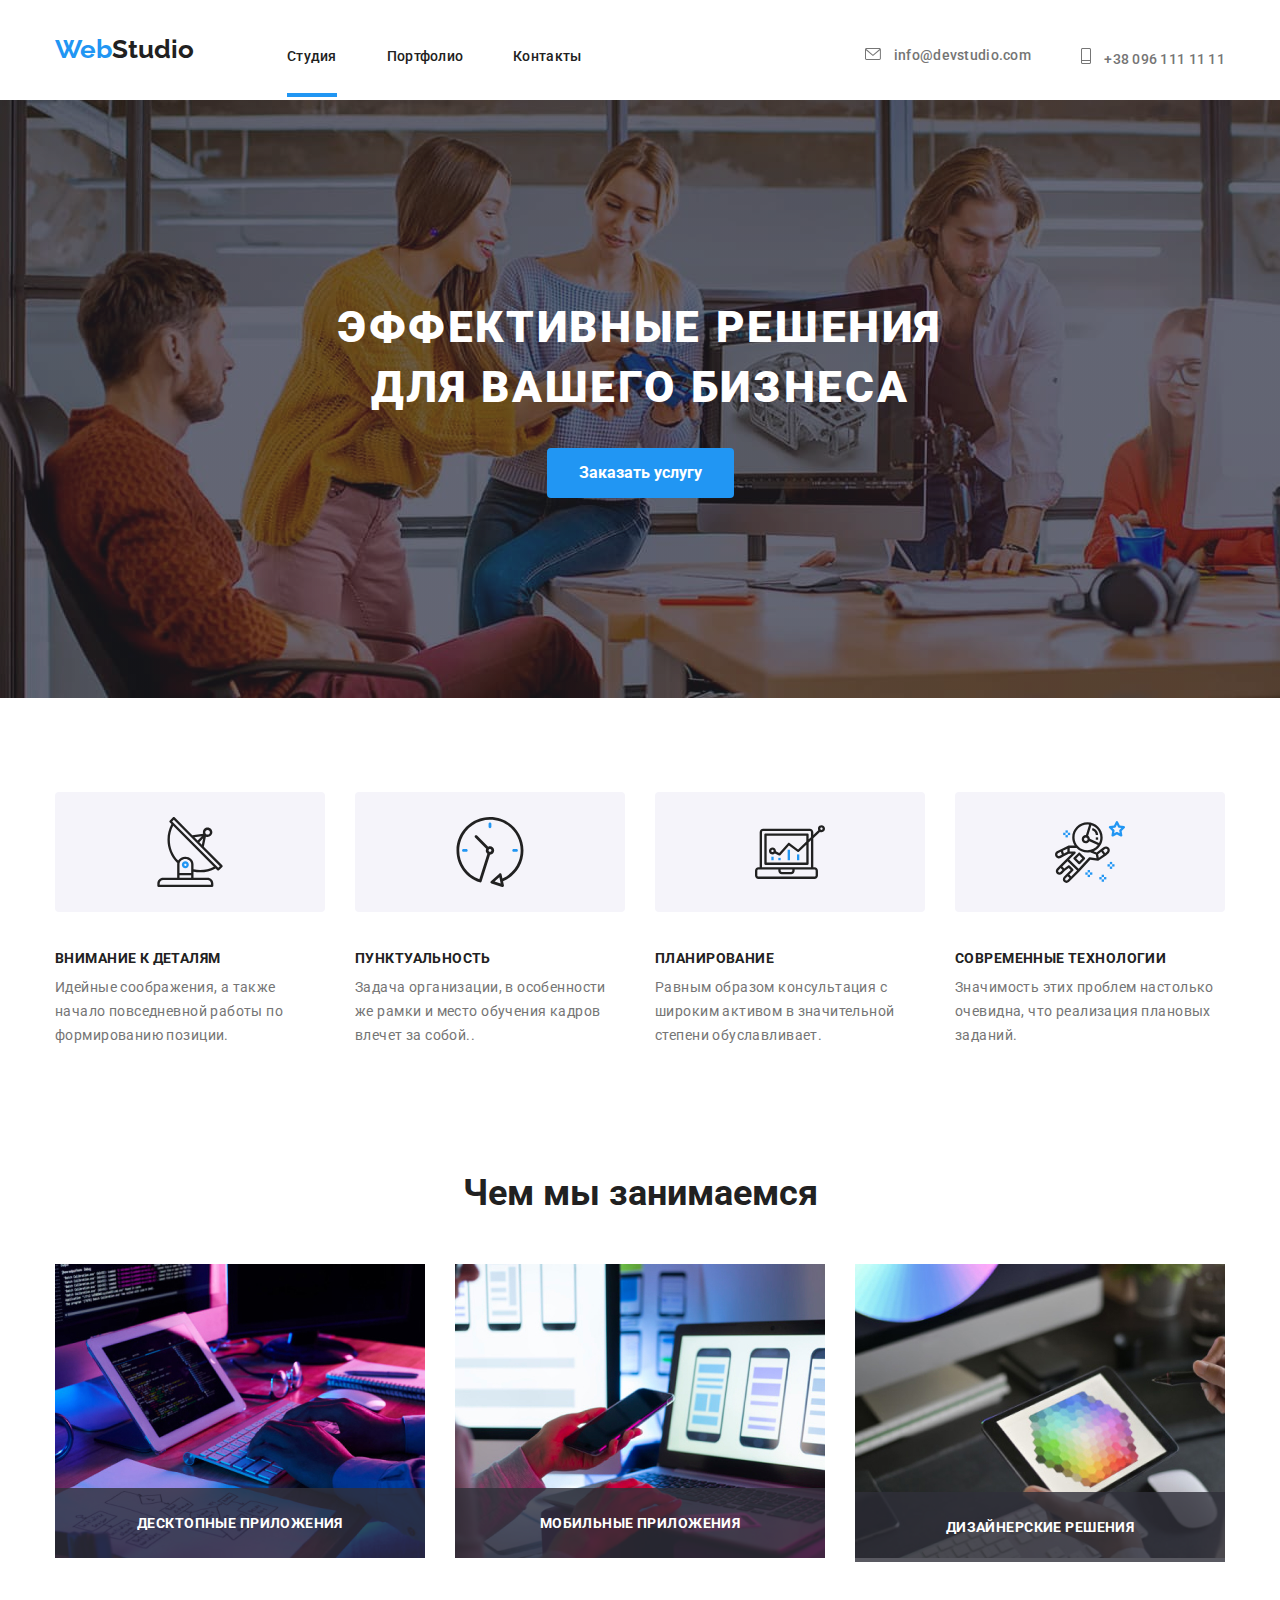
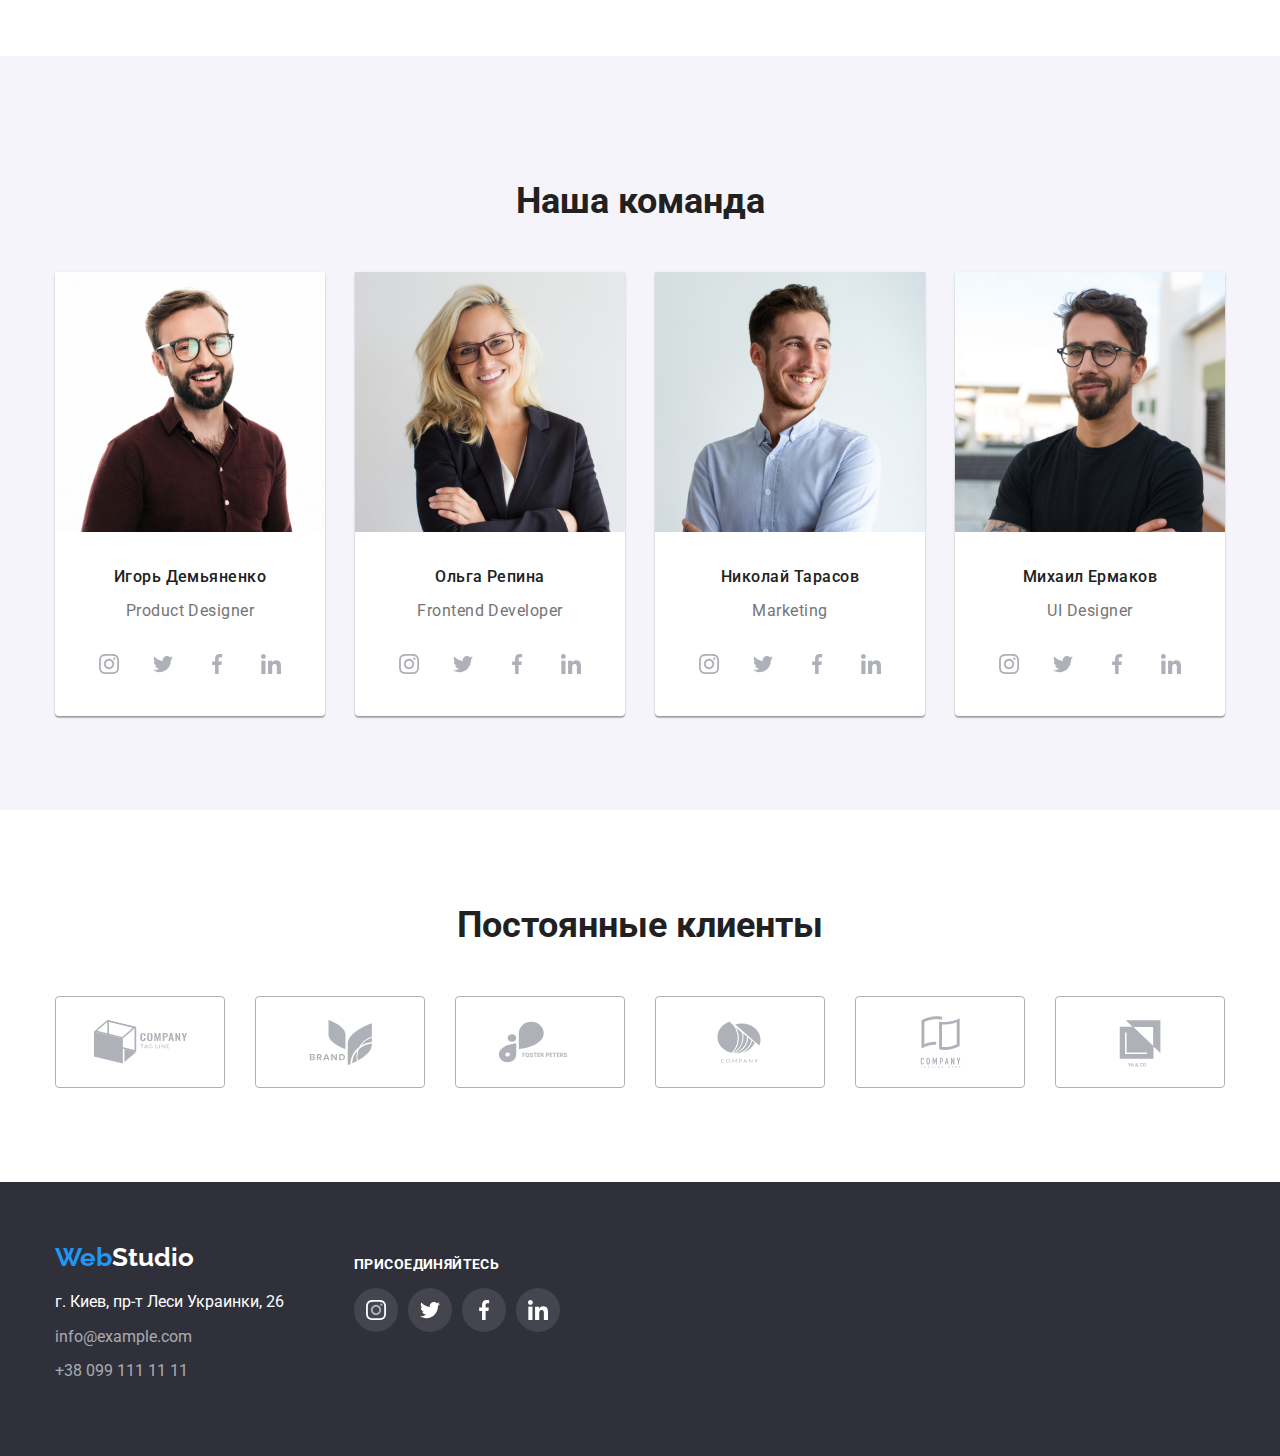
==== index.html @ 3872b048 "first-commit" ====
<!DOCTYPE html>
<html lang="ru">
<head>
    <meta charset="UTF-8">
    <meta http-equiv="X-UA-Compatible" content="IE=edge">
    <meta name="viewport" content="width=, initial-scale=1.0">
    <title>Document</title>
    <link rel="preconnect" href="https://fonts.googleapis.com">
    <link rel="preconnect" href="https://fonts.gstatic.com" crossorigin>
    <link rel="preconnect" href="https://fonts.googleapis.com">
    <link rel="preconnect" href="https://fonts.gstatic.com" crossorigin>
    <link href="https://fonts.googleapis.com/css2?family=Raleway:wght@700&family=Roboto:wght@400;500;700;900&display=swap"
        rel="stylesheet"
        >
    <!-- Подключаем нормализатор стилей -->
    <link rel="stylesheet" href="https://cdnjs.cloudflare.com/ajax/libs/modern-normalize/1.0.0/modern-normalize.min.css" />
    <!-- Мои стили -->
    <link rel="stylesheet" href="./css/styles.css">
</head>
<body class="fixed-body">
    <div class="overlay is-hidden" data-modal>
        <div class="window">
            <button class="modal-button" data-modal-close>
                <!-- <img src="./images/vector.svg" alt="" class="close"> -->
            </button>
        </div>
    </div>
<header class="fixed-header">     
    <div class ="container header-block">
    <nav class="site-nav">
      <a href="./index.html" class="logo-top"><span class="logocolor">Web</span>Studio</a>  

      <ul class="list navigation">
          <li class="nav-item"><a href="./index.html" class="link navi-links nav-underline">Студия</a></li>
          <li class="nav-item"><a href="./portfolio.html" class="link navi-links">Портфолио</a></li>
          <li class="nav-item"><a href="" class="link navi-links">Контакты</a></li>
      </ul>
</nav>

      <ul class="contacts list">
          <li class="contact-item">
              <a href="mailto:info@devstudio.com" class="link navi-links"> 
                <svg class="header-enve">
                    <use href="./images/sprint.svg#icon-envelope">
                    </use>
                </svg>
                info@devstudio.com
              </a>
        </li>
          <li class="contact-item">
              <a href="tel:+380961111111" class="link navi-links">
                <svg class="header-phone">
                    <use href="./images/sprint.svg#icon-phone">
                    </use>
                </svg>
                +38 096 111 11 11
              </a>
        </li>
      </ul>
    </div>


</header>

<main>
    <!-- приветствие -->
    <section class="hero">
        <div class="container">
            <h1>Эффективные решения для вашего бизнеса</h1>
        <button class="mainbutton" data-modal-open>Заказать услугу</button>
        </div>
    </section>

    <!-- Секция 1 - сильные стороны -->
    <section class="features">
        <div class="container">
            <ul class="list features-list">
            <li class="features-item">
                    <svg class="svg-box">
                        <use href="./images/sprint.svg#icon-antenna">
                        </use>
                    </svg>
                <h3 class="description">Внимание к деталям</h3>
                <p class="features-description">Идейные соображения, а также начало повседневной работы по формированию позиции.</p>
            </li>
            <li class="features-item">
                <svg class="svg-box">
                    <use href="./images/sprint.svg#icon-clock">
                    </use>
                </svg>
                <h3 class="description">Пунктуальность</h3>
                <p class="features-description">Задача организации, в особенности же рамки и место обучения кадров влечет за собой..</p>
            </li>
            <li class="features-item">
                <svg class="svg-box">
                    <use href="./images/sprint.svg#icon-diagram">
                    </use>
                </svg>
                <h3 class="description">Планирование</h3>
                <p class="features-description">Равным образом консультация с широким активом в значительной степени обуславливает.</p>
            </li>
            <li class="features-item">
                <svg class="svg-box">
                    <use href="./images/sprint.svg#icon-astronaut">
                    </use>
                </svg>
                <h3 class="description">Современные технологии</h3>
                <p class="features-description">Значимость этих проблем настолько очевидна, что реализация плановых заданий.</p>
            </li>
        </ul>
        </div>

    </section>

    <!-- Секция 2 чем занимаются -->
    <section class="portfolio">
        <div class="container">
        <h2>Чем мы занимаемся</h2>

        <ul class="list ourtask">
            <li class="tasks-items"><a href=""><img src="./images/typing.jpg" alt="печатает на клавиатуре">
                <div class="tasks-footer">
                    <p class="tasks-description">Десктопные приложения</p>
                </div>
            </a></li>
            <li class="tasks-items"><a href=""><img src="./images/phones.jpg" alt="ноутбук и телефон" >
                <div class="tasks-footer">
                    <p class="tasks-description">Мобильные приложения</p>
                </div>
                </a></li>
            </a></li>
            <li class="tasks-items"><a href=""><img src="./images/colours.jpg" alt="палитра на планшете" >
                <div class="tasks-footer">
                    <p class="tasks-description">Дизайнерские решения</p>
                </div>
                </a></li>
            </a></li>
        </ul>
        </div>
    </section>

    <!-- Секция 3 - команда -->
    <section class="team">
        <div class="container">
        <h2>Наша команда</h2>

        <ul class="list photo-list ">
            <li class="photo-item">
                <img src="./images/Igor.jpg" alt="Игорь Демьяненко" class="picture">
                    <p class="name">Игорь Демьяненко</p>
                    <p class="job">Product Designer</p>
                        <ul class="smm-list">
                            <li class="list smm-item">
                                <a href="">
                                    <div class="smm-box">
                                        <svg class="smm-icon">
                                        <use href="./images/sprint.svg#icon-instagram">
                                        </use>
                                        </svg>
                                    </div>
                                </a>
                            </li>
                            <li class="list smm-item">
                                <a href="">
                                    <div class="smm-box">
                                        <svg class="smm-icon">
                                            <use href="./images/sprint.svg#icon-twitter">
                                            </use>
                                        </svg>
                                    </div>
                                </a>
                            </li>
                            <li class="list smm-item">
                                <a href="">
                                    <div class="smm-box">
                                        <svg class="smm-icon">
                                            <use href="./images/sprint.svg#icon-facebook">
                                            </use>
                                        </svg>
                                    </div>
                                </a>
                            </li>
                            <li class="list smm-item">
                                <a href="">
                                    <div class="smm-box">
                                        <svg class="smm-icon">
                                            <use href="./images/sprint.svg#icon-linkedin">
                                            </use>
                                        </svg>
                                    </div>
                                </a>
                            </li>
                        </ul>
            </li>
            <li class="photo-item">
                <img src="./images/Olga.jpg" alt="Ольга Репина" class="picture"">
                    <p class="name">Ольга Репина</p>
                    <p class="job">Frontend Developer</p>
                    <ul class="smm-list">
                        <li class="list smm-item">
                            <a href="">
                                <div class="smm-box">
                                    <svg class="smm-icon">
                                        <use href="./images/sprint.svg#icon-instagram">
                                        </use>
                                    </svg>
                                </div>
                            </a>
                        </li>
                        <li class="list smm-item">
                            <a href="">
                                <div class="smm-box">
                                    <svg class="smm-icon">
                                        <use href="./images/sprint.svg#icon-twitter">
                                        </use>
                                    </svg>
                                </div>
                            </a>
                        </li>
                        <li class="list smm-item">
                            <a href="">
                                <div class="smm-box">
                                    <svg class="smm-icon">
                                        <use href="./images/sprint.svg#icon-facebook">
                                        </use>
                                    </svg>
                                </div>
                            </a>
                        </li>
                        <li class="list smm-item">
                            <a href="">
                                <div class="smm-box">
                                    <svg class="smm-icon">
                                        <use href="./images/sprint.svg#icon-linkedin">
                                        </use>
                                    </svg>
                                </div>
                            </a>
                        </li>
                    </ul>
            </li>
            <li class="photo-item">
               <img src="./images/Nikolai.jpg" alt="Игорь Демьяненко" class="picture"">
                    <p class="name">Николай Тарасов</p>
                    <p class="job">Marketing</p>
                    <ul class="smm-list">
                        <li class="list smm-item">
                            <a href="">
                                <div class="smm-box">
                                    <svg class="smm-icon">
                                        <use href="./images/sprint.svg#icon-instagram">
                                        </use>
                                    </svg>
                                </div>
                            </a>
                        </li>
                        <li class="list smm-item">
                            <a href="">
                                <div class="smm-box">
                                    <svg class="smm-icon">
                                        <use href="./images/sprint.svg#icon-twitter">
                                        </use>
                                    </svg>
                                </div>
                            </a>
                        </li>
                        <li class="list smm-item">
                            <a href="">
                                <div class="smm-box">
                                    <svg class="smm-icon">
                                        <use href="./images/sprint.svg#icon-facebook">
                                        </use>
                                    </svg>
                                </div>
                            </a>
                        </li>
                        <li class="list smm-item">
                            <a href="">
                                <div class="smm-box">
                                    <svg class="smm-icon">
                                        <use href="./images/sprint.svg#icon-linkedin">
                                        </use>
                                    </svg>
                                </div>
                            </a>
                        </li>
                    </ul>
            </li>
            <li class="photo-item">
                <img src="./images/Mikhail.jpg" alt="Игорь Демьяненко" class="picture"">
                    <p class="name">Михаил Ермаков</p>
                    <p class="job">UI Designer</p>
                    <ul class="smm-list">
                        <li class="list smm-item">
                            <a href="">
                                <div class="smm-box">
                                    <svg class="smm-icon">
                                        <use href="./images/sprint.svg#icon-instagram">
                                        </use>
                                    </svg>
                                </div>
                            </a>
                        </li>
                        <li class="list smm-item">
                            <a href="">
                                <div class="smm-box">
                                    <svg class="smm-icon">
                                        <use href="./images/sprint.svg#icon-twitter">
                                        </use>
                                    </svg>
                                </div>
                            </a>
                        </li>
                        <li class="list smm-item">
                            <a href="">
                                <div class="smm-box">
                                    <svg class="smm-icon">
                                        <use href="./images/sprint.svg#icon-facebook">
                                        </use>
                                    </svg>
                                </div>
                            </a>
                        </li>
                        <li class="list smm-item">
                            <a href="">
                                <div class="smm-box">
                                    <svg class="smm-icon">
                                        <use href="./images/sprint.svg#icon-linkedin">
                                        </use>
                                    </svg>
                                </div>
                            </a>
                        </li>
                    </ul>
            </li>

        </ul>
        </div>
    </section>

    <section class="clients">
        <div class="container">
                <h2 class="nomargin">Постоянные клиенты</h2>
            <ul class="list display-flex nomargin client-block">
                <li class="client-list">
                <div class="client-box">
                    <svg class="client-svg">
                        <use href="./images/sprint.svg#icon-cone">
                        </use>
                    </svg>
                </div>
                </li>
                <li class="client-list">
                    <div class="client-box">
                        <svg class="client-svg">
                            <use href="./images/sprint.svg#icon-ctwo">
                            </use>
                        </svg>
                    </div>
                </li>
                <li class="client-list">
                    <div class="client-box">
                        <svg class="client-svg">
                            <use href="./images/sprint.svg#icon-cthree">
                            </use>
                        </svg>
                    </div>
                </li>
                <li class="client-list">
                    <div class="client-box">
                        <svg class="client-svg">
                            <use href="./images/sprint.svg#icon-cfour">
                            </use>
                        </svg>
                    </div>
                </li>
                <li class="client-list">
                    <div class="client-box">
                        <svg class="client-svg">
                            <use href="./images/sprint.svg#icon-cfive">
                            </use>
                        </svg>
                    </div>
                </li class="client-list">
                <li>
                    <div class="client-box">
                        <svg class="client-svg">
                            <use href="./images/sprint.svg#icon-csix">
                            </use>
                        </svg>
                    </div>
                </li>


            </ul>
        </div>
        </section>
</main>

<footer class="bottom">
    <div class="container display-flex">
    <div class="bottom-adress ">
    <a href="./index.html" class="link logowhite"><span style="color:#2196f3">Web</span>Studio</a>

    <address>
        <p class="real-adress">г. Киев, пр-т Леси Украинки, 26 </p>
            <p class="link didgit-adress">info@example.com</a> </p>
            <p class="link didgit-adress">+38 099 111 11 11</p>
    </address>
    </div>


    <div >
        <h3 class="bottom-block">Присоединяйтесь</h3>
        <ul class="smm-list-bottom">
            <li class="list smm-item">
                <a href="">
                    <div class="smm-box-bottom">
                        <svg class="smm-icon-bottom">
                            <use href="./images/sprint.svg#icon-instagram">
                            </use>
                        </svg>
                    </div>
                </a>
            </li>
            <li class="list smm-item">
                <a href="">
                    <div class="smm-box-bottom">
                        <svg class="smm-icon-bottom">
                            <use href="./images/sprint.svg#icon-twitter">
                            </use>
                        </svg>
                    </div>
                </a>
            </li>
            <li class="list smm-item">
                <a href="">
                    <div class="smm-box-bottom">
                        <svg class="smm-icon-bottom">
                            <use href="./images/sprint.svg#icon-facebook">
                            </use>
                        </svg>
                    </div>
                </a>
            </li>
            <li class="list smm-item">
                <a href="">
                    <div class="smm-box-bottom">
                        <svg class="smm-icon-bottom">
                            <use href="./images/sprint.svg#icon-linkedin">
                            </use>
                        </svg>
                    </div>
                </a>
            </li>
        </ul>




    </div>
</div>
</footer>


<script src="./js/modal.js"></script>
</body>
</html>
---- css/styles.css ----
/* General */
:root {
  --primary-color: #ffffff;
  --secondary-color: #f5f4fa;
  --primary-text-color: #757575;
  --secondaty-text-color: #212121;
  --mark-color: #2196f3;
  --hero-color: #2f303a;
  --hero-bg-color:#C4C4C4;
  --smm-icon:#AFB1B8;

}

body {
  font-family: Roboto, sans-serif;
  background-color: var(--primary-color);
  color: var(--primary-text-color);
}

h1,
h2,
h3,
h4,
h5,
h6,
p,
ul,{
  margin-top: 0px;
  margin-bottom: 0px;
}

ul {
  padding-left: 0px;
  margin-bottom: 0px;
}

h1 {
  font-weight: 900;
  font-size: 44px;
  line-height: 1.36;
  text-align: center;
  letter-spacing: 0.06em;
  text-transform: uppercase;
  color: var(--primary-color);
  display: block;
  margin: auto;
  width: 696px;
  mar
}

h2 {
  color: var(--secondaty-text-color);
  font-weight: 700;
  font-size: 36px;
  line-height: 1.17;
  text-align: center;
}

h3 {
  color: var(--secondaty-text-color);
  font-weight: 700;
  font-size: 14px;
  line-height: 16px;
  letter-spacing: 0.03em;
}

.container {
  width: 1200px;
  margin-left: auto;
  margin-right: auto;
  padding-left: 15px;
  padding-right: 15px;
}

.link,
.logo-top {
  text-decoration: none;
}

.list {
  list-style: none;
}

/* Header */
.header-block {
  display: flex;
  align-items: center;
}

.overlay {
  position: fixed;
  width: 100%;
  height: 100%;
  background-color: rgba(0, 0, 0, 0.2);
  z-index: 2;
}

.window {
  position: absolute;
  width: 528px;
  height: 581px;
  background-color: #ffffff;
  bottom: 50%;
  right: 50%;
  transform: translate(50%, 50%);

  box-shadow: 0px 1px 3px rgba(0, 0, 0, 0.12),
  0px 1px 1px rgba(0, 0, 0, 0.14),
  0px 2px 1px rgba(0, 0, 0, 0.2);
  border-radius: 4px;
}

/* .close {
  position: absolute;
  right: 8px;
  top: 8px;
  width: 30px;
  height: 30px;
  background: #FFFFFF;
  border: 1px solid rgba(0, 0, 0, 0.1);
  border-radius: 50%;
}

.close:before,
.close:after {  
  position: absolute;
  left: 12px;
  top: 4px;
  content: ' ';
  height: 15px;
  width: 2px;
  background-color: rgba(0, 0, 0, 0.1);
}

.close:before {
  transform: rotate(45deg);
}

.close:after {
  transform: rotate(-45deg);
} */

.is-hidden {
  opacity: 0;
  pointer-events: none;
}
.modal-button{
  border: none;
  border: 1px solid rgba(0, 0, 0, 0.1);
  padding: 0;
  background-color:#ffffff;
  border-radius: 50%;
  width: 30px;
  height: 30px;
  position: absolute;
  top: 0px;
  right: 0px;;
}


.modal-button::after{
  content: '';
  display: block;
  height: 25px;
  width: 25px;
  background-image: url('../images/vector.svg');
  background-repeat: no-repeat;
  background-position: center;
  background-size: 11px;
  
  
}

.fixed-header{
  position: fixed;
  width: 100%;
  min-height: 98px;
  top: 0px;
  background-color: var(--primary-color);
  z-index: 1;
}

.fixed-body{
  padding-top: 98px;
}

.site-nav {
  display: flex;
  align-items: center;
}

.logo-top {
  font-family: Raleway;
  color: var(--secondaty-text-color);
  font-weight: 700;
  font-size: 26px;
  line-height: 1.2;

  display: inline-block;
}

.logocolor {
  color: var(--mark-color);
}

.site-nav .list,
.contacts .link {
  font-weight: 500;
  font-size: 14px;
  line-height: 1.14;
  letter-spacing: 0.02em;
}

.navigation {
  display: flex;
  padding: 0px;
}

.nav-item:not(:last-child) {
  margin-right: 50px;
}

.nav-item{
  position: relative;
}

.contacts {
  display: flex;
  margin-left: auto;
}

.logo-top {
  margin-right: 93px;
}

.site-nav .link {
  color: var(--secondaty-text-color);

transition: color 250ms cubic-bezier(0.4, 0, 0.2, 1);
}

.site-nav .link:hover {
  color: var(--mark-color);

}

.contacts .link {
  color: var(--primary-text-color);

  transition: color 250ms cubic-bezier(0.4, 0, 0.2, 1);
}

.contact-item:not(:last-child) {
  /* .contacts .link:not (:last-child) { */
  margin-right: 50px;
}

.contacts .link:hover{  
  color: var(--mark-color);
}

.contacts .link:hover .header-enve,
.contacts .link:hover .header-phone {
  fill: var(--mark-color);

}

/* footer */

.bottom {
  background-color: #2f303a;
  color: #ffffff;
  padding-top: 60px;
  padding-bottom: 60px;
}

.bottom .link {
  color: rgba(255, 255, 255, 0.6);
}

.bottom .logowhite {
  font-family: Raleway;
  color: var(--primary-color);
  font-weight: 700;
  font-size: 26px;
  line-height: 1.2;
}

address {
  color: #ffffff;
  font-style: normal;
}

/* idex.html */
.features-list {
  display: flex;
  padding: 0px;
  margin-bottom: 0px;
  margin-top: 0px;
}

.features-item:not(:last-child) {
  margin-right: 30px;
}

.features-item {
width: 270px;
 }

.description {
  text-transform: uppercase;
  margin-top: 30px;
  margin-bottom: 10px;
}

.mainbutton {
  background: var(--mark-color);
  color: #ffffff;
  border: none;
  font-size: 16px;
  line-height: 1.9;
  font-family: Roboto, sans-serif;
  font-weight: 700;

  margin-top: 30px;
  padding: 10px 32px;
  border-radius: 4px;
}

.hero {
  background-color: var(--hero-bg-color);
  text-align: center;
  padding-top: 200px;
  padding-bottom: 200px;
  background-image: 
  linear-gradient(to right, rgba(47, 48, 58, 0.4), rgba(47, 48, 58, 0.4)
  ),
  url('../images/background.jpg');
  background-size:cover;
}

.features .list {
  font-weight: 400;
  font-size: 14px;
  line-height: 1.71;
  letter-spacing: 0.03em;
}

.features {
  padding-top: 94px;
}

.job {
  display: block;
  color: var(--primary-text-color);
  font-weight: 400;
  font-size: 16px;
  line-height: 1.9;
  text-align: center;
  letter-spacing: 0.03em;
  margin-top: 10px;
}

.name {
  display: block;
  color: var(--secondaty-text-color);
  font-weight: 500;
  font-size: 16px;
  line-height: 1.19;
  text-align: center;
  letter-spacing: 0.03em;
  margin-top: 30px;
  margin-bottom: 0px;
}

.portfolio {
  padding-top: 94px;
  padding-bottom: 94px;
}

.ourtask {
  margin: 0px;
  padding: 0px;
  display: flex;
  margin-top: 50px;
}

.tasks-items:not(:last-child) {
  margin-right: 30px;
  height: 294px;
}

.tasks-items{
  position: relative;
}

.photo-list {
  display: flex;
  margin-bottom: 0px;
  padding: 0px;
  margin-top: 50px;
  
}

.team {
  padding-top: 94px;
  padding-bottom: 94px;
  background-color: var(--secondary-color);
}

.photo-item {
  background-color: var(--primary-color);
  border-radius: 0px 0px 4px 4px;
  padding-bottom: 30px;
  box-shadow: 0px 1px 3px rgba(0, 0, 0, 0.12), 0px 1px 1px rgba(0, 0, 0, 0.14), 0px 2px 1px rgba(0, 0, 0, 0.2);
}

.photo-item:not(:last-child) {
  margin-right: 30px;
}

.real-adress {
  display: block;
  margin-top: 20px;
}

.didgit-adress {
  display: block;
  margin-top: 9px;
}

/* portfolio */
.webtype {
  font-weight: 400;
  font-size: 16px;
  line-height: 1.9;
  letter-spacing: 0.03em;
  color: var(--primary-text-color);
}

.secondbutton {
  background: var(--secondary-color);
  color: var(--secondaty-text-color);
  border: none;
  font-size: 16px;
  line-height: 1.6;
  font-weight: 500;
  text-align: center;
  letter-spacing: 0.03em;
  font-family: Roboto, sans-serif;
  border-radius: 4px;
  padding: 6px 22px;
  margin-right: 8px;

  transition: background-color 250ms cubic-bezier(0.4, 0, 0.2, 1), color 250ms cubic-bezier(0.4, 0, 0.2, 1);
}

.secondbutton:hover {
  background-color: var(--mark-color);
  color: var(--primary-color);
  cursor: pointer;
}

.examples {
  padding-top: 100px;
  border-top: var(--secondary-color) 2px solid;
  margin-top: 0px;
}

.filter {
  text-align: center;
}

.portfolio-list {
  display: flex;
  flex-wrap: wrap;
  margin-top: 50px;
  padding: 0px;
  padding-bottom: 94px;
}

.portfolio-item {
  margin-bottom: 30px;
  margin-right: 30px;
  position: relative;
  /* border: 1px solid #eeeeee; */

  transition: box-shadow 250ms cubic-bezier(0.4, 0, 0.2, 1);
}
.portfolio-item:nth-child(3n) {
  margin-right: 0px;
}

.portfolio-item:nth-last-child(-n + 3) {
  margin-bottom: 0px;
}

.portfolio-item:hover{
  box-shadow: 0px 1px 1px rgba(0, 0, 0, 0.12),
  0px 4px 4px rgba(0, 0, 0, 0.06),
  1px 4px 6px rgba(0, 0, 0, 0.16);
}

.website {
  font-weight: 700;
  font-size: 18px;
  line-height: 2;
  letter-spacing: 0.06em;
  color: var(--secondaty-text-color);
  padding-top: 20px;
}

.webtype {
  display: block;
  margin-top: 4px;
}

.navi-links {
  display: block;
  padding-top: 32px;
  padding-bottom: 32px;
}


.picture{
  width: 270px;
}

.display-block {
  display: block
}

.portfolio-image{
  width: 368px;
}

.site-footer{
  padding-left: 24px;
  padding-bottom: 20px;
}

.features-description{
  margin-top: 0px;
  margin-bottom: 0px;
}

.svg-box{
  background-color: var(--secondary-color);
  border-radius: 4px;
  height: 120px;
  width: 270px;
  padding: 25px;
}

.smm-box {
  display: flex;
  width: 44px;
  height: 44px;
  padding: 12px;
  border-radius: 50%;

  transition: background-color 250ms cubic-bezier(0.4, 0, 0.2, 1);
}

.smm-icon{
  width: 20px;
  height: 20px;
  fill: var(--smm-icon);

  transition: fill 250ms cubic-bezier(0.4, 0, 0.2, 1); 
}

.smm-box:hover .smm-icon{
  fill:var(--primary-color);
  cursor: pointer;
}

.smm-box:hover{
  background-color: var(--mark-color);
}

.smm-list{
  display: flex;
  padding-left: 32px;
}

.smm-item:not(:last-child) {
  margin-right: 10px;
}


.clients {
  padding-top: 94px;
  padding-bottom: 94px;
}

.nomargin{
  margin-top: 0px;
  margin-bottom: 0px;
}


.client-box{
  width: 170px;
  height: 92px;
  padding-top: 16px;
  padding-left: 32px;
  border: var(--smm-icon) 1px solid;
  border-radius: 4px;
  fill: var(--smm-icon);

  transition: fill 250ms cubic-bezier(0.4, 0, 0.2, 1), border 250ms cubic-bezier(0.4, 0, 0.2, 1);;
}

.client-svg{
width: 106px;
height: 60px;
}

.client-box:hover{
  border: var(--mark-color) 1px solid;
  fill: var(--mark-color);
  cursor: pointer;
}

.display-flex{
  display: flex;
}

.client-list:not(:last-child) {
  margin-right: 30px; 
}

.client-block{
  margin-top: 50px;
}

.bottom-block {
  text-transform: uppercase;
  color: #ffffff;
}

.bottom-adress{
  margin-right: 70px;
}

.smm-list-bottom {
  display: flex;
}

.smm-box-bottom {
  display: flex;
  width: 44px;
  height: 44px;
  padding: 12px;
  border-radius: 50%;
  background-color: rgba(255, 255, 255, 0.1);

  transition: background-color 250ms cubic-bezier(0.4, 0, 0.2, 1);
}

.smm-icon-bottom {
  width: 20px;
  height: 20px;
  fill: var(--primary-color);
}

.smm-box-bottom:hover .smm-icon-bottom {
  fill: var(--primary-color);
  cursor: pointer;
}

.smm-box-bottom:hover {
  background-color: var(--mark-color);
}

.header-enve{
width: 16px;
height: 12px;
margin-right: 10px;
fill: var(--primary-text-color);

transition: fill 250ms cubic-bezier(0.4, 0, 0.2, 1)
}

.header-phone {
  width: 10px;
  height: 16px;
  fill: var(--primary-text-color);
  margin-right: 10px;

  transition: fill 250ms cubic-bezier(0.4, 0, 0.2, 1)
}

.nav-underline::after{
  content: '';
  display: block;
  width: 100%;
  height: 4px;
  background-color: #2196f3;

  position: absolute;
  bottom: 0;
  right: 0;

}

.tasks-footer{
  display: block;
  width: 100%;
  height: 70px;
  padding-top: 27px;
  padding-top: 27px;


  position: absolute;
  bottom: 0px;
  left: 0px;
 background-color: rgba(47, 48, 58, 0.8);
}

.tasks-description{
  font-family: 'Roboto';
  font-style: normal;
  font-weight: 700;
  font-size: 14px;
  line-height: 16px;
  text-align: center;
  letter-spacing: 0.03em;
  text-transform: uppercase;
  color: #FFFFFF;

  margin-top: 0px;
  margin-bottom: 0px;
}

.blue-window{
  display: block;
  width: 30px;
  height: 30px;
  position: absolute;
  background-color: rgba(33, 150, 243, 0.9);;
  top:0px;
  left: 0px;
  width: 370px;
  height: 294px;
  padding: 63px 24px;
  opacity: 0;
  pointer-events: none;

  transition: opacity 250ms cubic-bezier(0.4, 0, 0.2, 1);
}

.web-description{
  margin-top: 0px;
  margin-bottom: 0px;
  font-family: 'Roboto';
  font-style: normal;
  font-weight: 400;
  font-size: 18px;
  line-height: 1.6;
  
  letter-spacing: 0.03em;
  
  color: #FFFFFF;
}

.portfolio-item:hover .blue-window{
  opacity: 1;
}
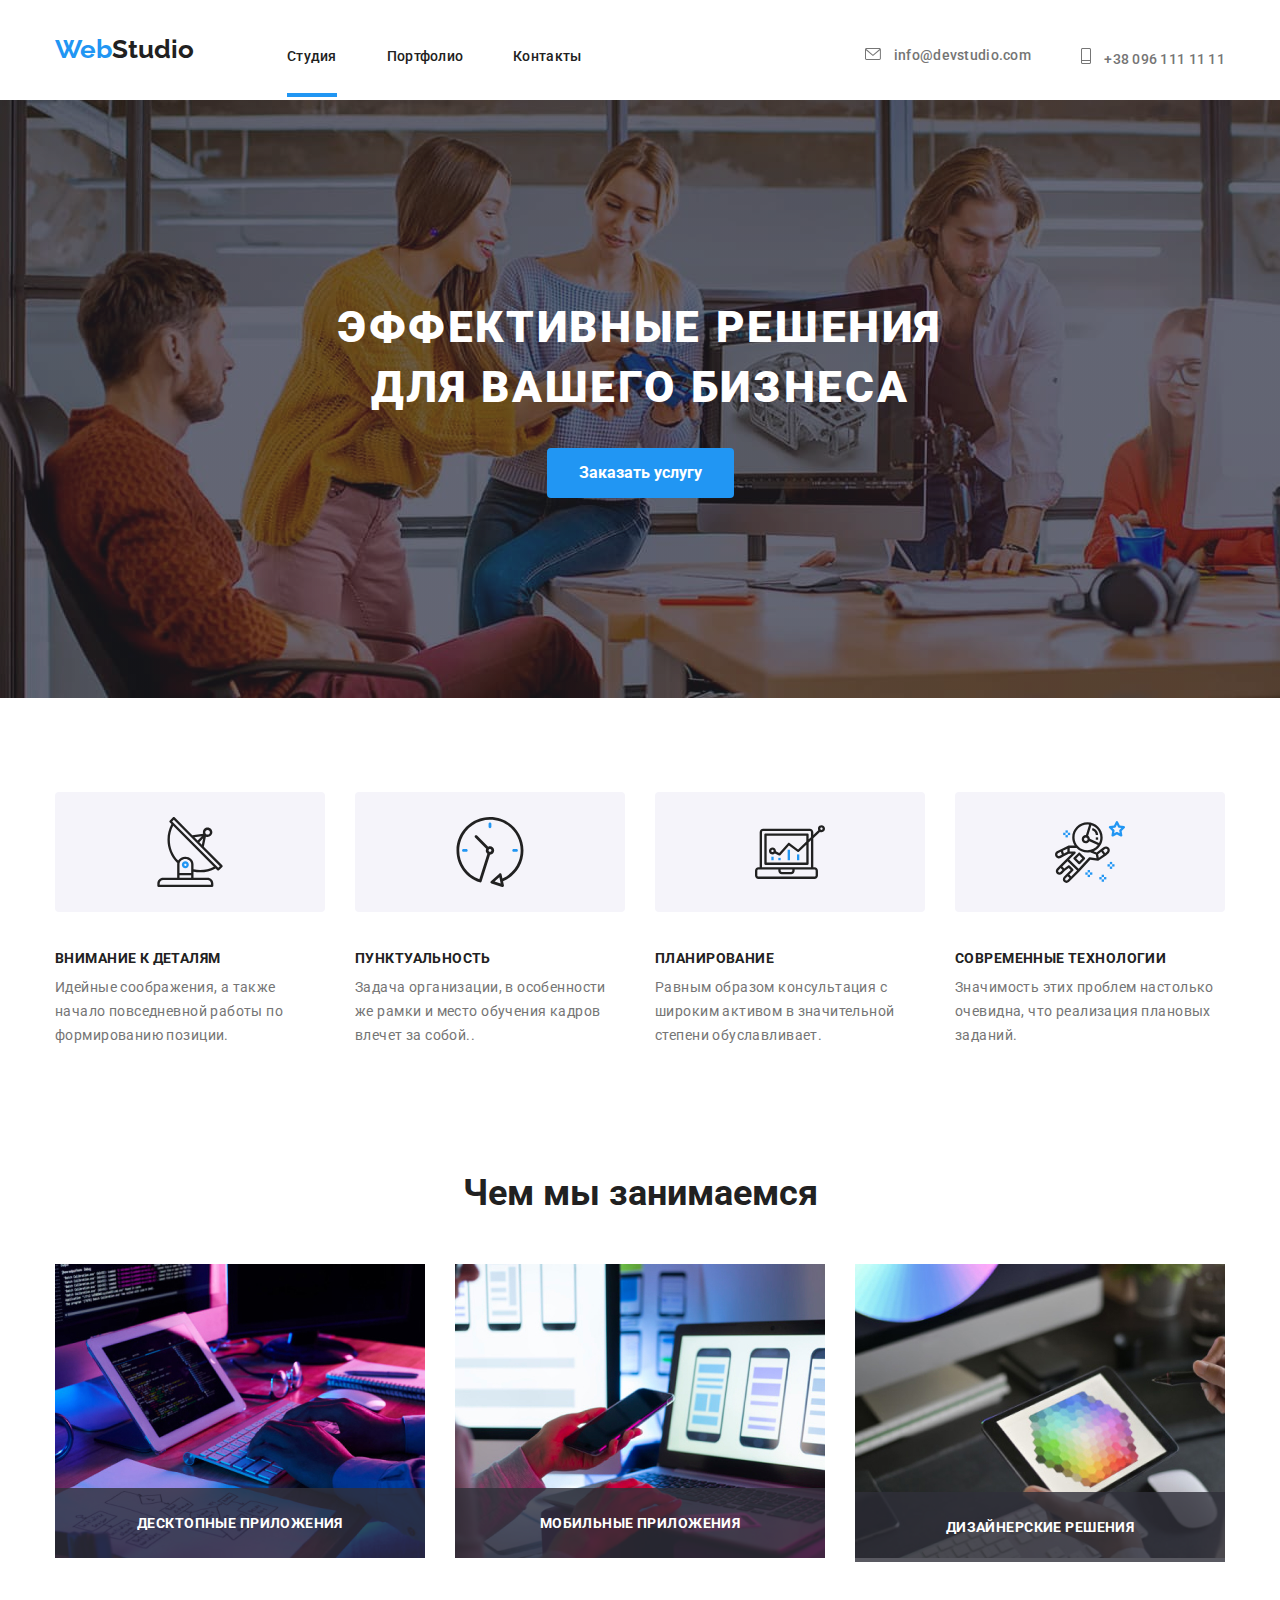
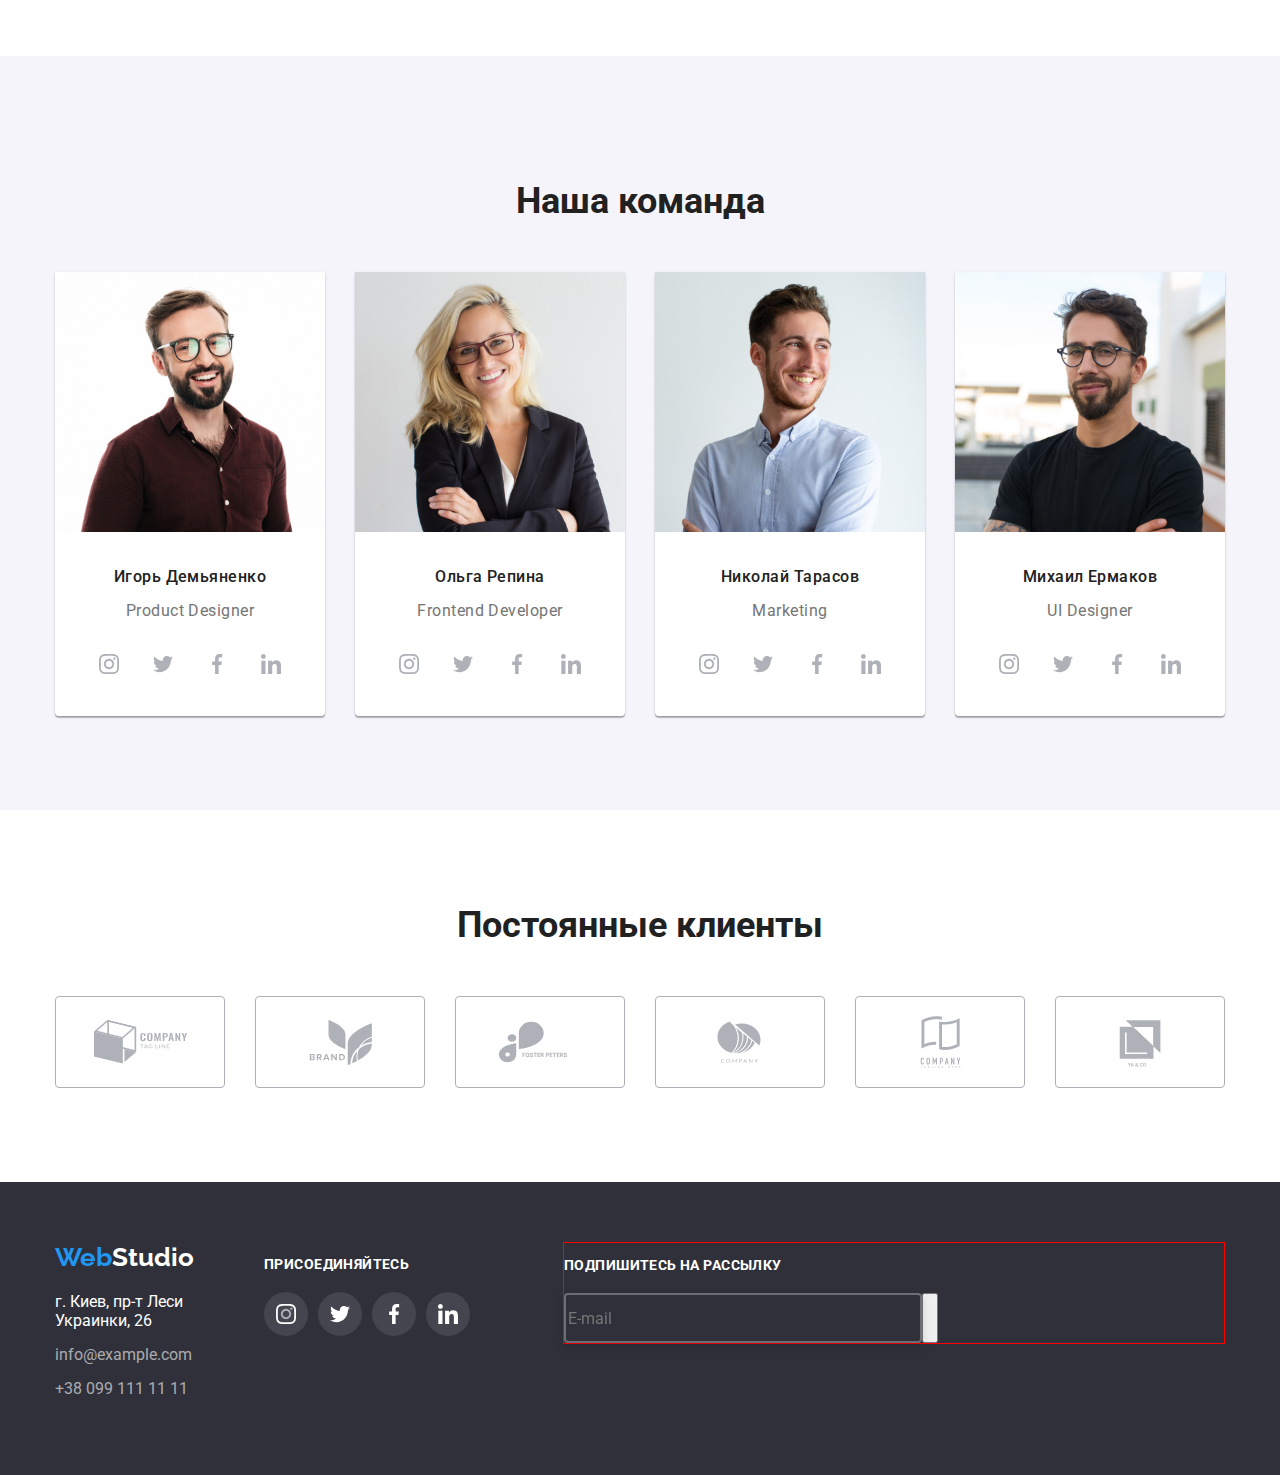
==== commit fc332a34: "trial" ====
--- a/index.html
+++ b/index.html
@@ -410,7 +410,7 @@
     </div>
 
 
-    <div >
+    <div class="footer-smm">
         <h3 class="bottom-block">Присоединяйтесь</h3>
         <ul class="smm-list-bottom">
             <li class="list smm-item">
@@ -459,6 +459,20 @@
 
 
     </div>
+    <div class="footer-email">
+        <h3 class="bottom-block">Подпишитесь на рассылку</h3>
+        <div class="footer-forms">
+
+        <form>
+            <label class="footer-label">
+                <input type="email" name="email" placeholder="E-mail" class="footer-input"/>
+            </label>
+        </form>
+        <button>
+
+        </button>
+        </div>
+    </div>
 </div>
 </footer>
 
--- a/css/styles.css
+++ b/css/styles.css
@@ -483,7 +483,7 @@
   margin-bottom: 30px;
   margin-right: 30px;
   position: relative;
-  /* border: 1px solid #eeeeee; */
+  border: 1px solid #eeeeee;
 
   transition: box-shadow 250ms cubic-bezier(0.4, 0, 0.2, 1);
 }
@@ -638,6 +638,7 @@
 .bottom-block {
   text-transform: uppercase;
   color: #ffffff;
+  margin-bottom: 20px;
 }
 
 .bottom-adress{
@@ -767,4 +768,31 @@
 
 .portfolio-item:hover .blue-window{
   opacity: 1;
+}
+
+.footer-smm{
+  margin-right: 93px;
+}
+
+.footer-email{
+  width: 100%;
+  height: 100%;
+  border: 1px solid red;
+}
+
+.footer-input{
+  border: none;
+  border: rgba(255, 255, 255, 0.3) 2px solid;
+  filter: drop-shadow(0px 4px 4px rgba(0, 0, 0, 0.15));
+  border-radius: 4px;
+  height: 50px;
+  width: 358px;
+  font-size: 16px;
+  background-color: var(--hero-color);
+}
+
+
+
+.footer-forms {
+  display: flex;
 }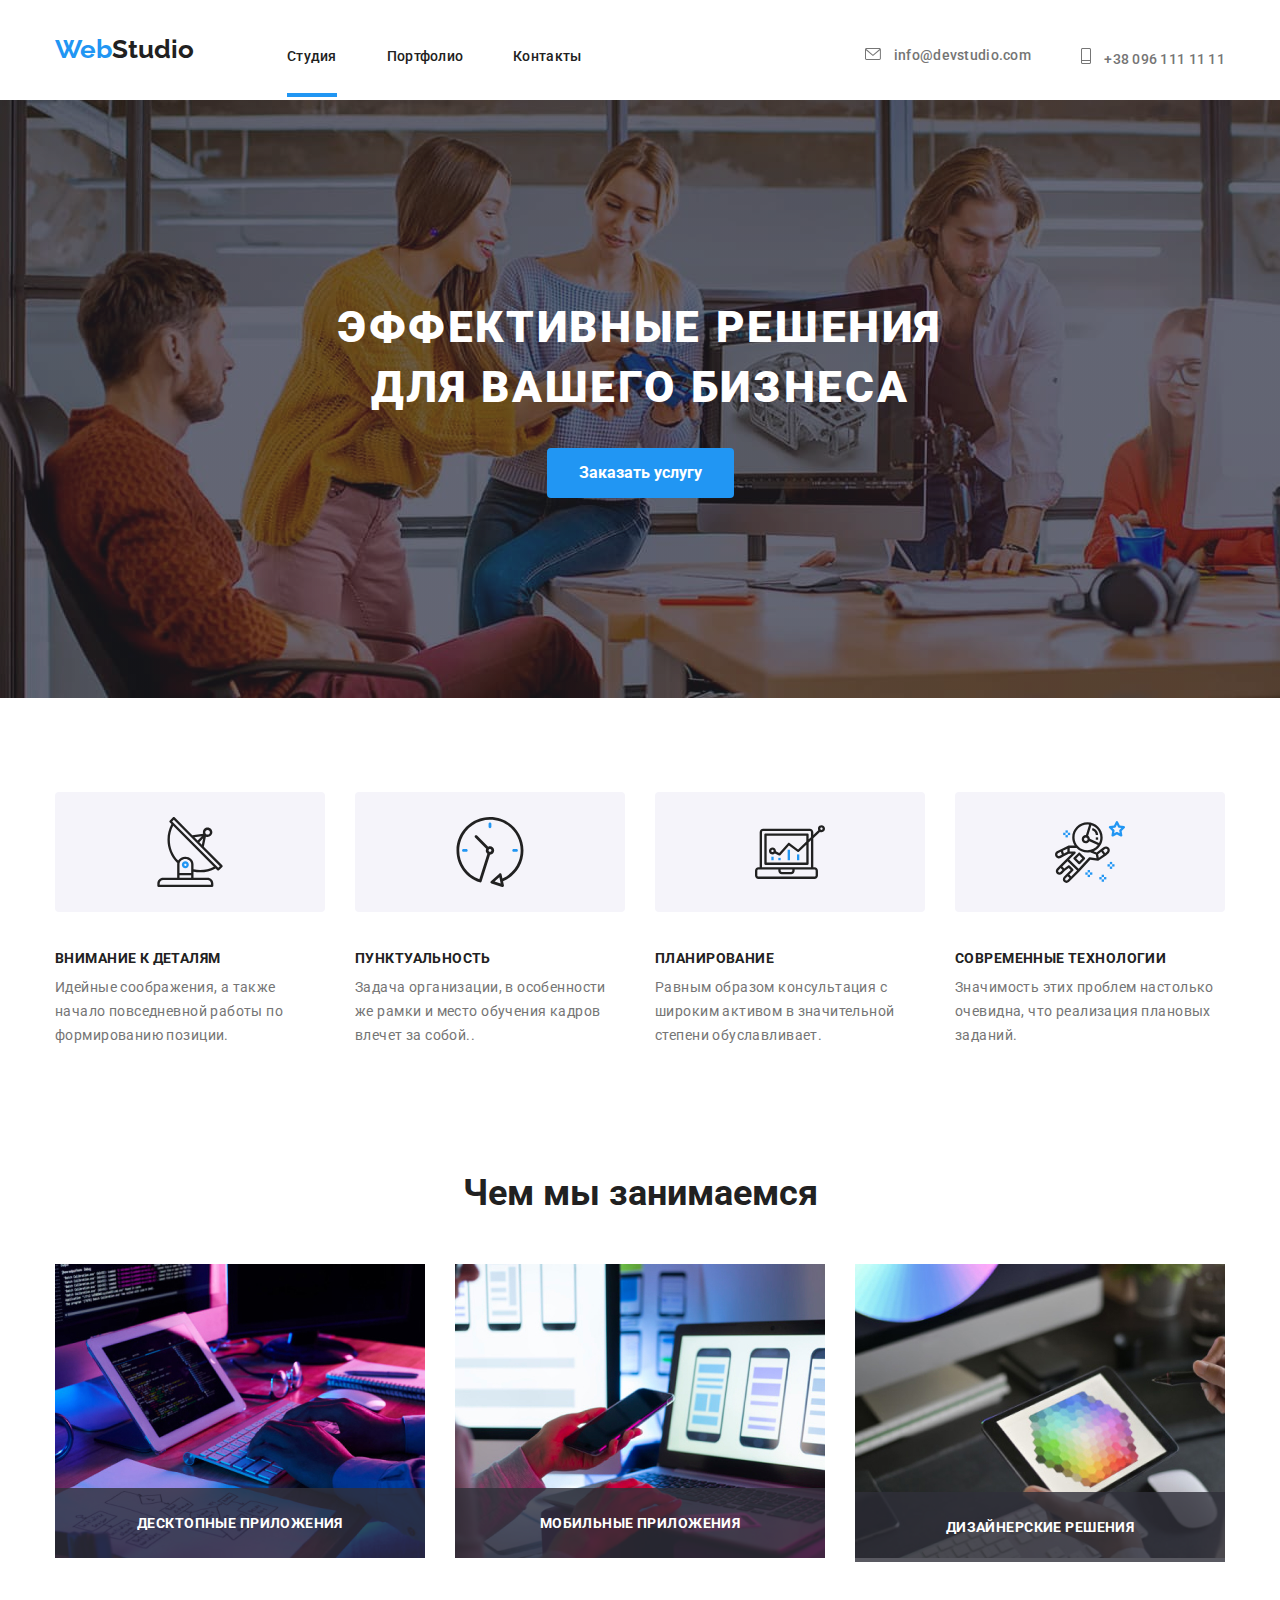
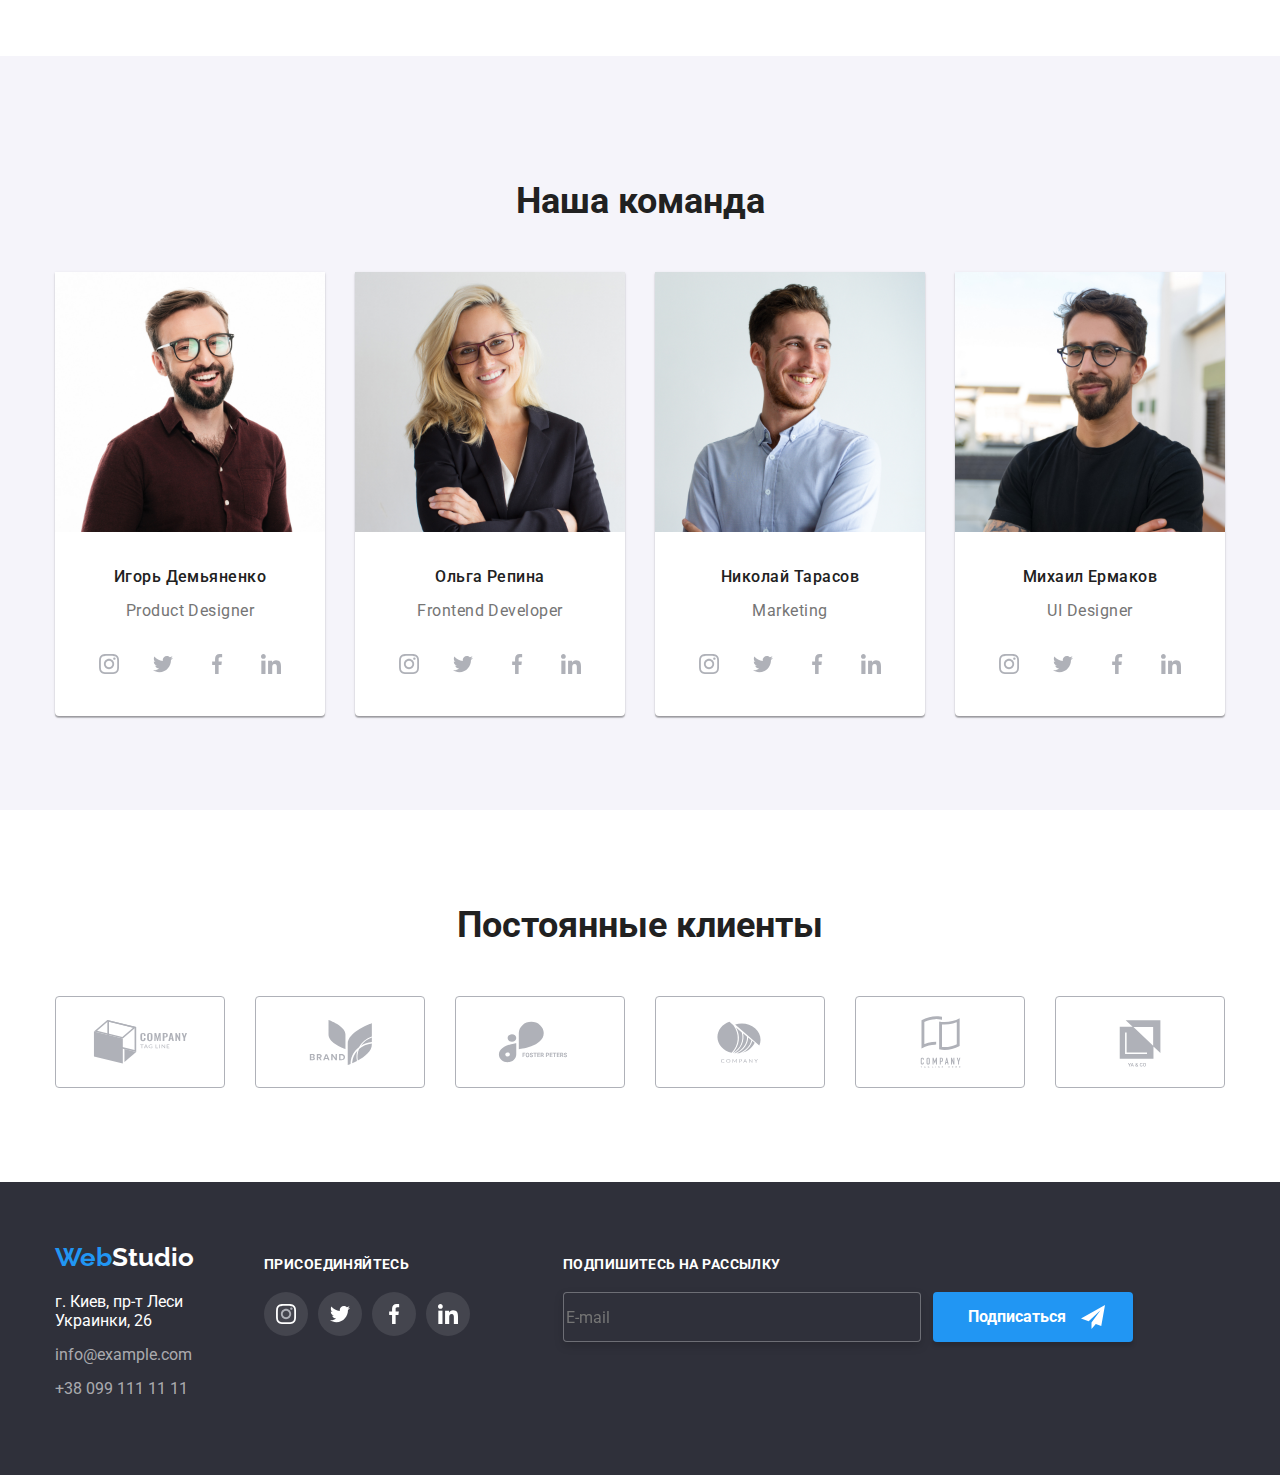
==== commit ae3bc54c: "hwsix" ====
--- a/index.html
+++ b/index.html
@@ -20,8 +20,56 @@
 <body class="fixed-body">
     <div class="overlay is-hidden" data-modal>
         <div class="window">
-            <button class="modal-button" data-modal-close>
-                <!-- <img src="./images/vector.svg" alt="" class="close"> -->
+                <div class="bottom-pic" data-modal-close>
+                <svg class="modal-pic">
+                    <use href="./images/sprinttwo.svg#icon-close-black">
+                    </use>
+                </svg>
+                </div>
+            <p class="form-header">Оставьте свои данные, мы вам перезвоним</p>
+            <form class="form">
+
+                <label name="name" class="form-name">
+                    <input type="text" placeholder=" " class="form-input">
+                    <span class="input-label">Имя</span>
+                    <svg class="pic-item">
+                        <use href="./images/sprinttwo.svg#icon-person-black">
+                        </use>
+                    </svg>
+                </label>
+
+                <label name="phone" class="form-name">
+                    <input type="tel" placeholder=" " class="form-input">      
+                    <span class="input-label">Телефон</span>
+                    <svg class="pic-item">
+                        <use href="./images/sprinttwo.svg#icon-phone-black">
+                        </use>
+                    </svg>
+                </label>
+
+                <label name="mail" class="form-name">
+                    <input type="email" placeholder=" " class="form-input">
+                    <span class="input-label">Почта</span>
+                    <svg class="pic-item">
+                        <use href="./images/sprinttwo.svg#icon-email-black">
+                        </use>
+                    </svg>
+                </label>
+
+                <label name="comment" class="form-name">
+                    <textarea name="comment" placeholder=" "  class="form-text"></textarea>       
+                    <span class="input-label">Введите текст</span>
+                </label>
+               
+                <label>
+                    <input type="checkbox" name="agreement"/>
+                    Соглашаюсь с рассылкой и принимаю 
+                    <a href="" class="link-agreement">Условия договора</a>
+                </label>
+        
+            </form>
+            <button class="button-form">
+                Отправить
             </button>
         </div>
     </div>
@@ -33,7 +81,7 @@
       <ul class="list navigation">
           <li class="nav-item"><a href="./index.html" class="link navi-links nav-underline">Студия</a></li>
           <li class="nav-item"><a href="./portfolio.html" class="link navi-links">Портфолио</a></li>
-          <li class="nav-item"><a href="" class="link navi-links">Контакты</a></li>
+          <li class="nav-item"><a href="./test.html" class="link navi-links">Контакты</a></li>
       </ul>
 </nav>
 
@@ -468,9 +516,13 @@
                 <input type="email" name="email" placeholder="E-mail" class="footer-input"/>
             </label>
         </form>
-        <button>
-
+        <button class="footer-buttom">
+            Подписаться
+                <svg class="footer-send">
+                    <use href="./images/sprinttwo.svg#icon-send"></use>
+                </svg>
         </button>
+        
         </div>
     </div>
 </div>
--- a/css/styles.css
+++ b/css/styles.css
@@ -108,67 +108,38 @@
   0px 1px 1px rgba(0, 0, 0, 0.14),
   0px 2px 1px rgba(0, 0, 0, 0.2);
   border-radius: 4px;
-}
-
-/* .close {
-  position: absolute;
-  right: 8px;
-  top: 8px;
-  width: 30px;
-  height: 30px;
-  background: #FFFFFF;
-  border: 1px solid rgba(0, 0, 0, 0.1);
-  border-radius: 50%;
-}
-
-.close:before,
-.close:after {  
-  position: absolute;
-  left: 12px;
-  top: 4px;
-  content: ' ';
-  height: 15px;
-  width: 2px;
-  background-color: rgba(0, 0, 0, 0.1);
-}
-
-.close:before {
-  transform: rotate(45deg);
-}
-
-.close:after {
-  transform: rotate(-45deg);
-} */
+
+  padding: 40px;
+}
 
 .is-hidden {
   opacity: 0;
   pointer-events: none;
-}
-.modal-button{
-  border: none;
-  border: 1px solid rgba(0, 0, 0, 0.1);
-  padding: 0;
-  background-color:#ffffff;
-  border-radius: 50%;
+} 
+
+.bottom-pic{
   width: 30px;
   height: 30px;
   position: absolute;
-  top: 0px;
-  right: 0px;;
-}
-
-
-.modal-button::after{
-  content: '';
-  display: block;
-  height: 25px;
-  width: 25px;
-  background-image: url('../images/vector.svg');
-  background-repeat: no-repeat;
-  background-position: center;
-  background-size: 11px;
-  
-  
+  top: 8px;
+  right: 8px;
+background: #FFFFFF;
+border: 1px solid rgba(0, 0, 0, 0.1);
+  border-radius: 50%;
+  cursor: pointer;
+}
+
+.modal-pic{
+  width: 50%;
+  height: 50%;
+  position: absolute;
+  top:50%;
+  left:50%;
+  transform: translate(-50%, -50%);
+}
+
+.modal-pic:hover{
+  fill: #2196f3;
 }
 
 .fixed-header{
@@ -251,7 +222,6 @@
 }
 
 .contact-item:not(:last-child) {
-  /* .contacts .link:not (:last-child) { */
   margin-right: 50px;
 }
 
@@ -483,7 +453,7 @@
   margin-bottom: 30px;
   margin-right: 30px;
   position: relative;
-  border: 1px solid #eeeeee;
+  /* border: 1px solid #eeeeee; */
 
   transition: box-shadow 250ms cubic-bezier(0.4, 0, 0.2, 1);
 }
@@ -777,22 +747,168 @@
 .footer-email{
   width: 100%;
   height: 100%;
-  border: 1px solid red;
 }
 
 .footer-input{
   border: none;
-  border: rgba(255, 255, 255, 0.3) 2px solid;
+  border: rgba(255, 255, 255, 0.3) 1px solid;
   filter: drop-shadow(0px 4px 4px rgba(0, 0, 0, 0.15));
   border-radius: 4px;
   height: 50px;
   width: 358px;
   font-size: 16px;
   background-color: var(--hero-color);
+  margin-right: 12px;
 }
 
 
 
 .footer-forms {
   display: flex;
+}
+
+.footer-buttom{
+  width: 200px;
+  height: 50px;
+  background: #2196F3;
+  box-shadow: 0px 4px 4px rgba(0, 0, 0, 0.15);
+  border-radius: 4px;
+  border: none;
+  font-weight: 700;
+  font-size: 16px;
+  line-height: 30px;
+  color: #FFFFFF;
+  padding: 10px 62px 10px 29px;
+  position: relative;
+}
+
+.footer-send{
+  position: absolute;
+  top: 50%;
+  transform: translateY(-50%);
+  right: 28px;
+  width: 24px;
+  height: 24px;
+}
+
+.form-name{
+  display: flex;
+}
+
+.form-header{
+  margin: 0px;
+  font-weight: 700;
+  font-size: 20px;
+  line-height: 23px;
+  text-align: center;
+  letter-spacing: 0.03em;
+  color: #212121;
+  margin-bottom: 30px;
+}
+
+.form-name{
+font-weight: 400;
+font-size: 12px;
+line-height: 14px;
+letter-spacing: 0.01em;
+color: #757575;
+position: relative;
+
+}
+
+.form-input{
+  width: 448px;
+  height: 40px;
+  margin-bottom: 28px;
+  border: 1px solid rgba(33, 33, 33, 0.2);
+  box-sizing: border-box;
+  border-radius: 4px; 
+  padding-left: 42px;
+}
+
+.input-label{
+  position: absolute;
+  left: 42px;
+  top:20px;
+  transform: translateY(-50%);
+  transition: transform 250ms cubic-bezier(0.4, 0, 0.2, 1);
+
+}
+
+.form-input:hover + .input-label,
+.form-input:not(:placeholder-shown) + .input-label{
+  transform: translate(-40px, -36px);
+  color: #2196F3;
+}
+
+/* .form-input:focus-visible{
+border: 1px solid #2196F3;
+} */
+
+.pic-item{
+  width:18px;
+  height: 18px;
+  position: absolute;
+  left: 12px;
+  top:20px;
+  transform: translateY(-50%);
+}
+
+.form-input:not(:placeholder-shown) {
+  border: 1px solid #2196F3;
+  
+}
+
+.form-input:hover{
+  border: 1px solid #2196F3;
+}
+
+.form-input:hover ~ .pic-item,
+.form-input:not(:placeholder-shown)~.pic-item{
+  fill: #2196f3;
+}
+
+.form-text {
+  width: 448px;
+  height: 120px;
+  margin-bottom: 20px;
+  border: 1px solid rgba(33, 33, 33, 0.2);
+  box-sizing: border-box;
+  border-radius: 4px;
+  padding: 12px 16px;
+  resize: none;
+}
+
+.form-text:hover+.input-label,
+.form-text:not(:placeholder-shown)+.input-label {
+  transform: translate(-40px, -36px);
+  color: #2196F3;
+}
+
+.form-text:not(:placeholder-shown) {
+  border: 1px solid #2196F3;
+}
+
+.form-text:hover {
+  border: 1px solid #2196F3;
+}
+
+.link-agreement{
+  color: var(--mark-color);
+}
+
+.button-form{
+  color: var(--primary-color);
+  font-weight: 700;
+  font-size: 16px;
+  line-height: 30px;
+  background: #188CE8;
+  box-shadow: 0px 4px 4px rgba(0, 0, 0, 0.15);
+  border: none;
+  border-radius: 4px;
+  width: 200px;
+  height: 50px;
+  margin-top: 30px;
+  margin-left: 125px;
+  cursor: pointer;
 }